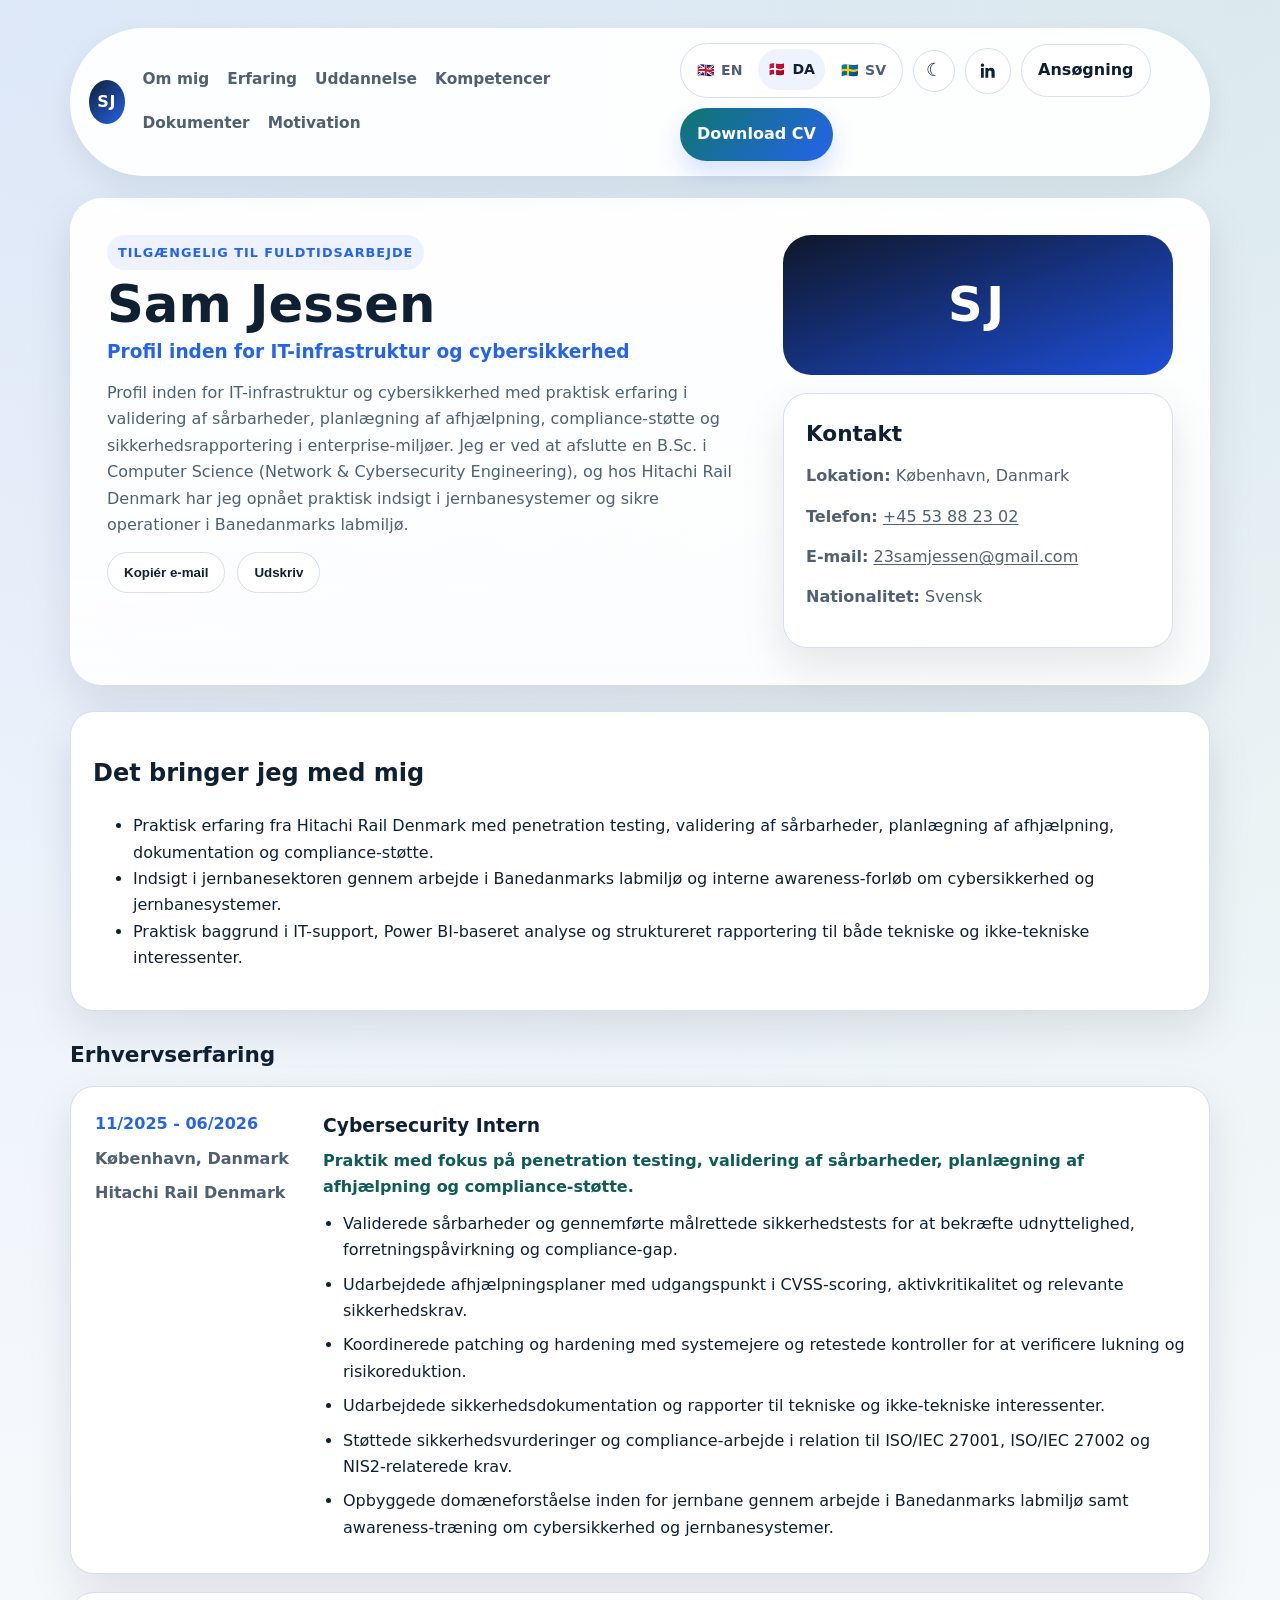
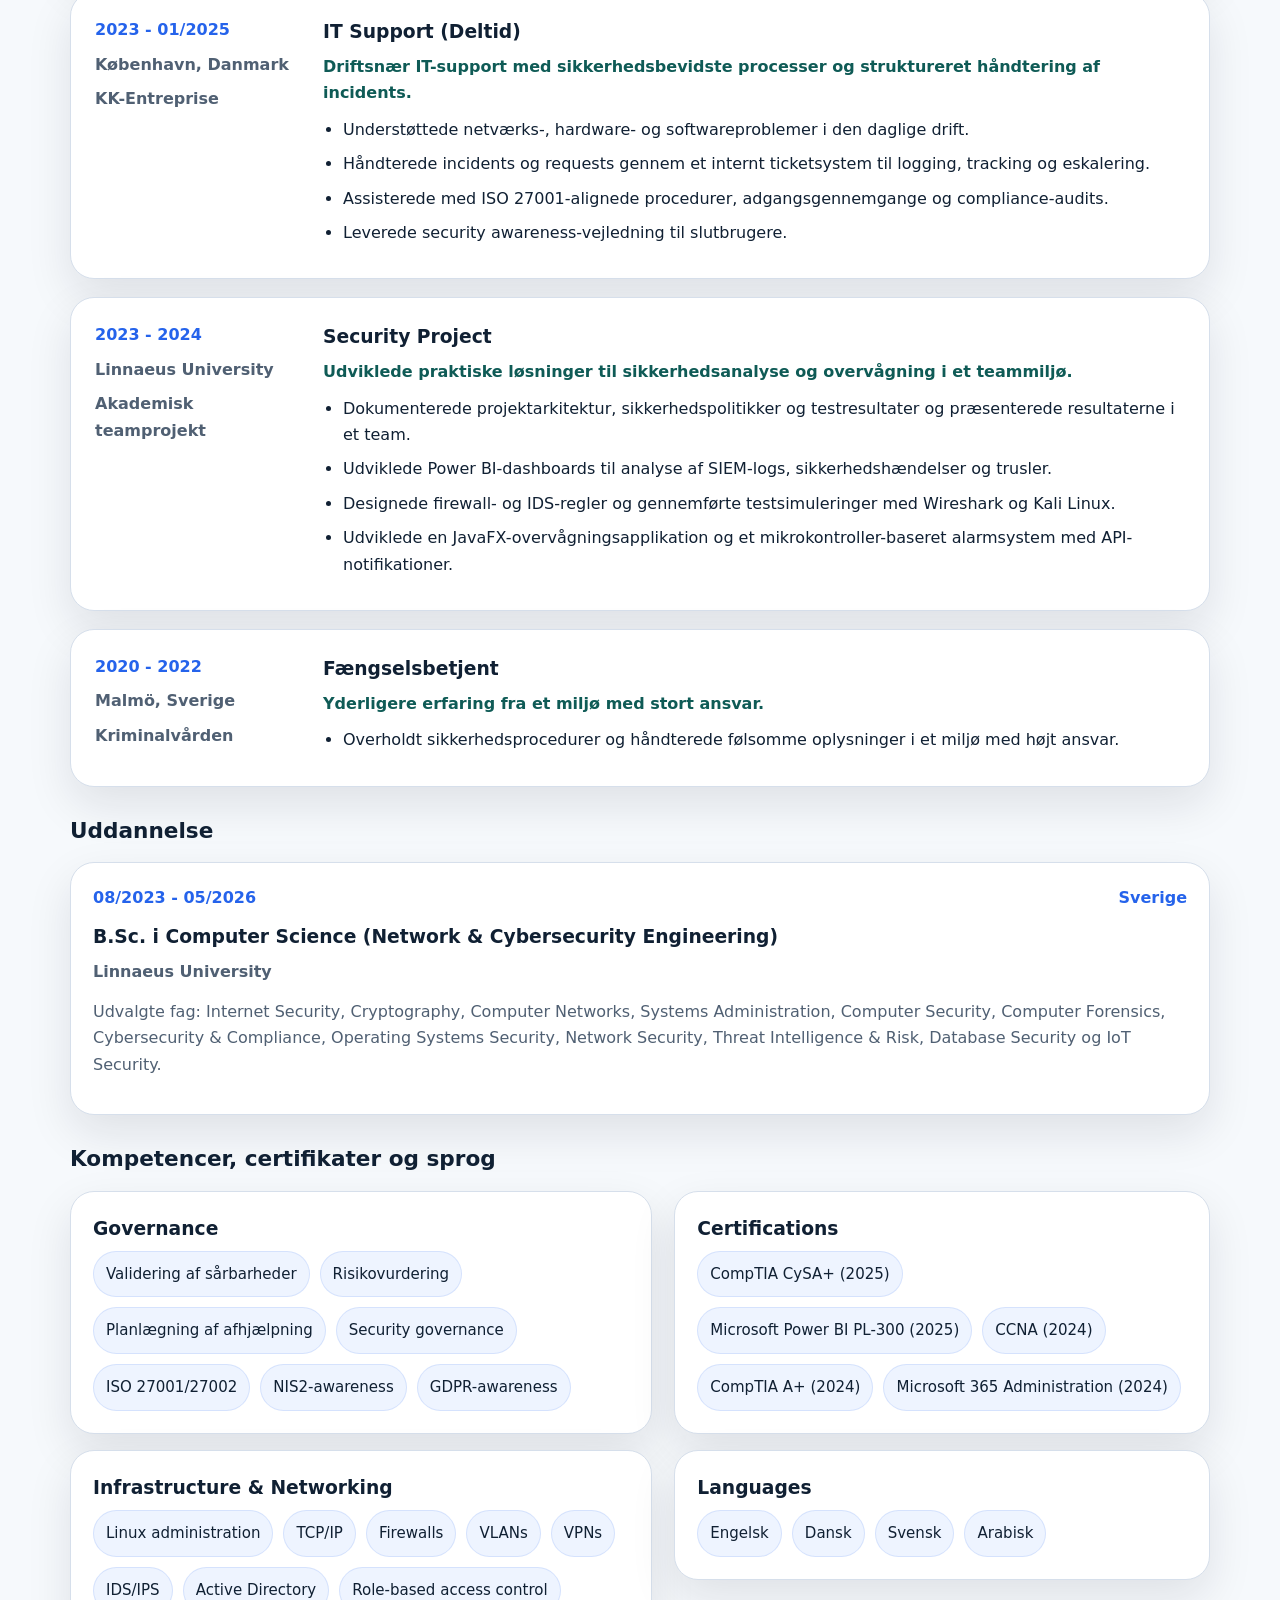
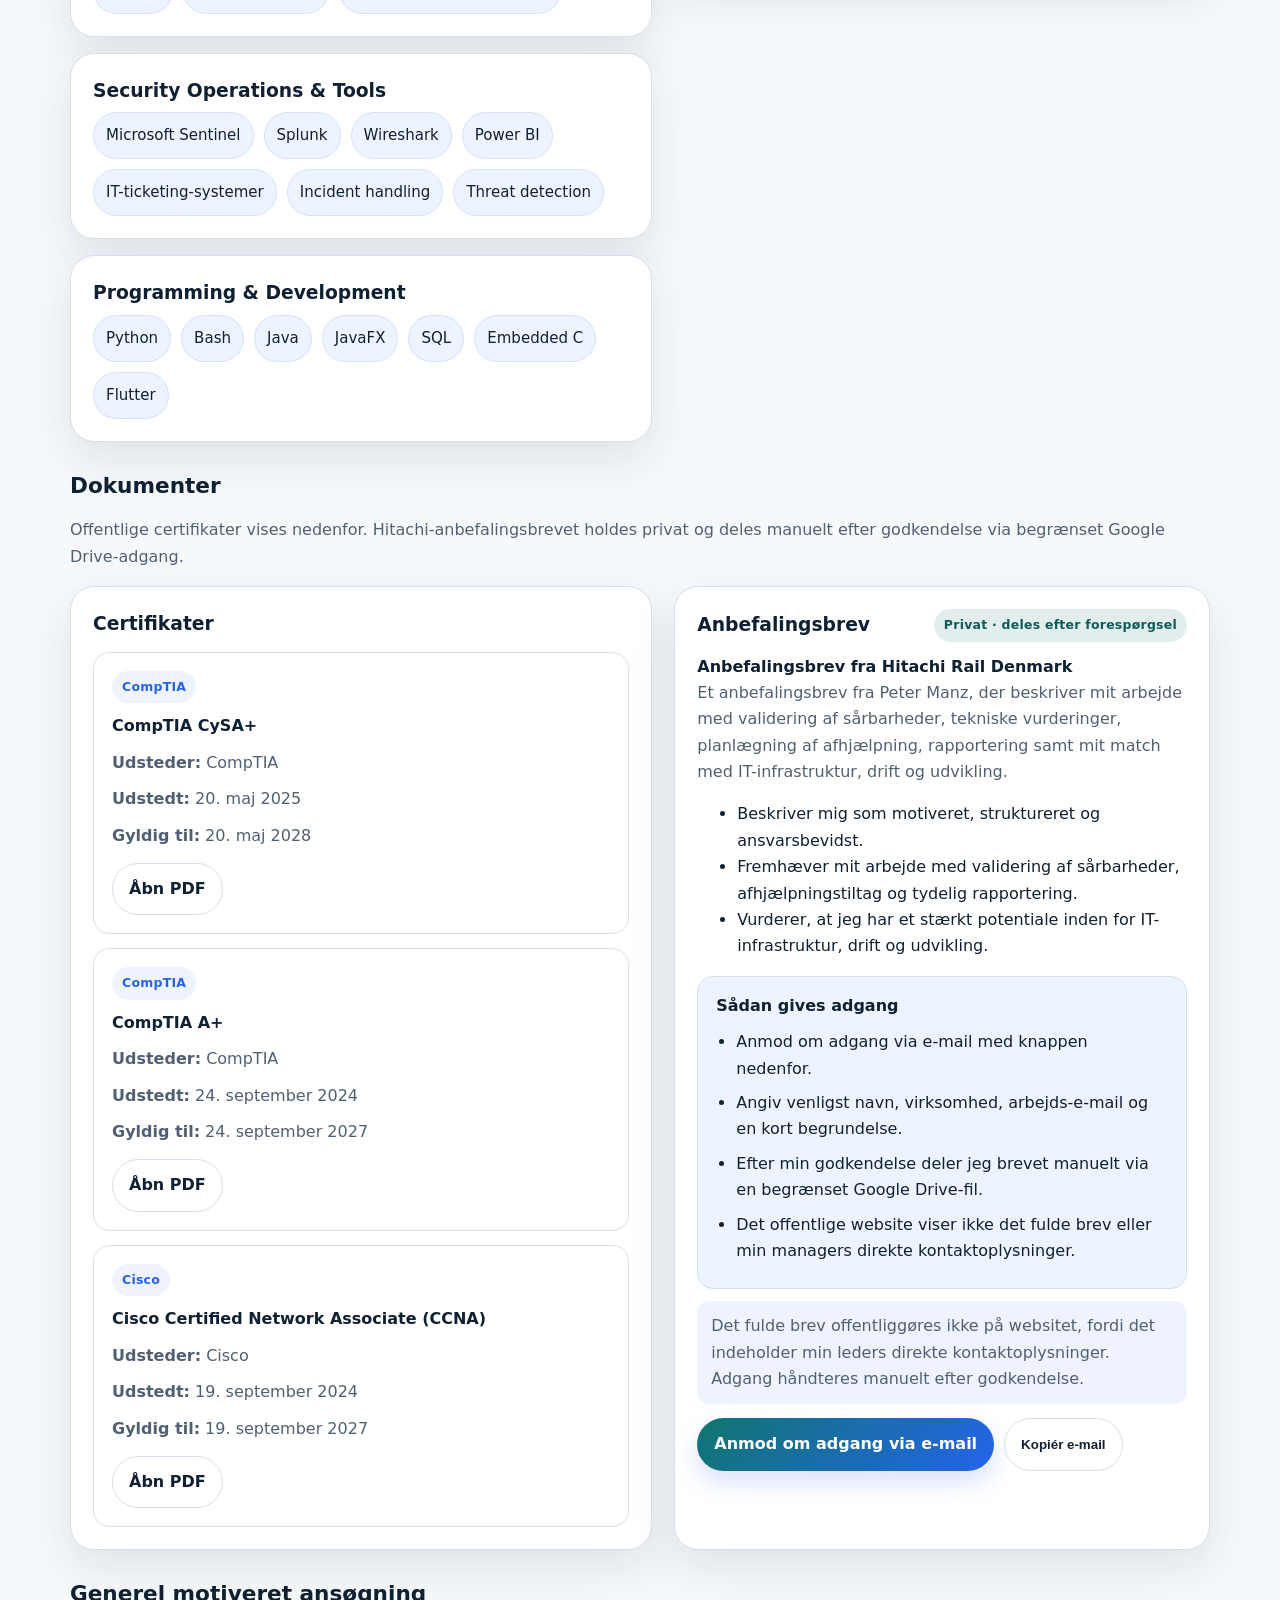
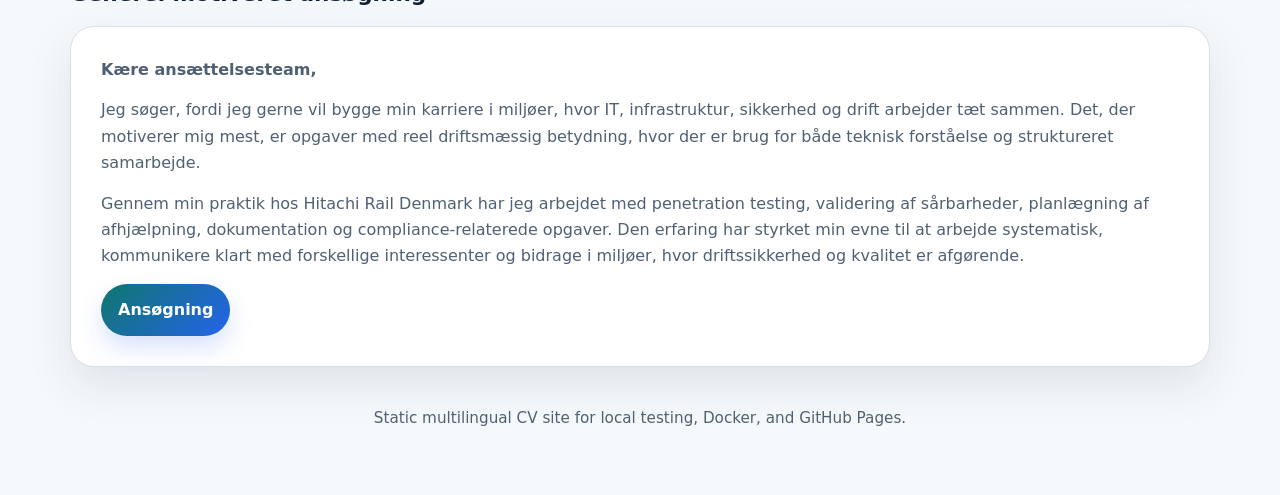
==== da/index.html @ 249eb00b "Upload final clean CV project with LinkedIn and no thesis badge" ====
<!DOCTYPE html>
<html lang="da">
<head>
  <meta charset="UTF-8" />
  <meta name="viewport" content="width=device-width, initial-scale=1.0" />
  <meta name="description" content="Online CV for Sam Jessen – profil inden for IT-infrastruktur og cybersikkerhed." />
  <title>Sam Jessen | Online CV</title>
  <link rel="icon" href="../assets/favicon.svg" type="image/svg+xml" />
  <link rel="stylesheet" href="../src/css/main.css" />
  <link rel="alternate" hreflang="en" href="../index.html" />
  <link rel="alternate" hreflang="da" href="./index.html" />
  <link rel="alternate" hreflang="sv" href="../sv/index.html" />
  <link rel="alternate" hreflang="x-default" href="../index.html" />
  <script type="application/ld+json">{"@context":"https://schema.org","@type":"Person","name":"Sam Jessen","jobTitle":"Profil inden for IT-infrastruktur og cybersikkerhed","email":"mailto:23samjessen@gmail.com","telephone":"+45 53 88 23 02","address":{"@type":"PostalAddress","addressLocality":"København, Danmark","addressCountry":"DK"},"url":"../index.html"}</script>
</head>
<body data-letter-href="./motivation-letter.html">
  <div class="site-shell">
    <header class="topbar">
      <a class="brand" href="./index.html">SJ</a>
      <nav class="nav" aria-label="Primary navigation">
        <a href="#about">Om mig</a>
        <a href="#experience">Erfaring</a>
        <a href="#education">Uddannelse</a>
        <a href="#skills">Kompetencer</a>
        <a href="#documents">Dokumenter</a>
        <a href="#motivation">Motivation</a>
      </nav>

      <div class="topbar-actions">
        <div class="lang-switcher" aria-label="Language switcher">
          <a class="lang-link" data-lang="en" href="../index.html"><span aria-hidden="true">🇬🇧</span><span>EN</span></a>
          <a class="lang-link is-active" data-lang="da" href="./index.html"><span aria-hidden="true">🇩🇰</span><span>DA</span></a>
          <a class="lang-link" data-lang="sv" href="../sv/index.html"><span aria-hidden="true">🇸🇪</span><span>SV</span></a>
        </div>
        <button class="theme-toggle" type="button" aria-label="Tema">☾</button>
        <a
          class="linkedin-link"
          href="https://www.linkedin.com/in/samjessen-a-938572b4/"
          target="_blank"
          rel="noopener noreferrer"
          aria-label="LinkedIn profile"
          title="LinkedIn"
        >
          <svg viewBox="0 0 24 24" aria-hidden="true">
            <path d="M6.94 8.5H3.56V20h3.38V8.5zM5.25 3A2.01 2.01 0 0 0 3.24 5.01 2 2 0 0 0 5.22 7a2.01 2.01 0 1 0 .03-4zM20 13.08c0-3.47-1.85-5.08-4.32-5.08-1.99 0-2.88 1.09-3.38 1.86V8.5H8.94c.04.9 0 11.5 0 11.5h3.36v-6.42c0-.34.02-.68.12-.92.27-.68.88-1.38 1.9-1.38 1.34 0 1.88 1.02 1.88 2.52V20H20v-6.92z"/>
          </svg>
        </a>
        <a class="btn btn-secondary" href="./motivation-letter.html">Ansøgning</a>
        <a class="btn btn-primary" href="../assets/sam-jessen-cv.pdf" download>Download CV</a>
      </div>
    </header>

    <main id="app" data-page="cv"></main>

    <footer class="footer">
      <p>Static multilingual CV site for local testing, Docker, and GitHub Pages.</p>
    </footer>
  </div>

  <script type="module" src="../src/js/app.js"></script>
  <!-- Cloudflare Web Analytics -->
  <script defer src="https://static.cloudflareinsights.com/beacon.min.js" data-cf-beacon='{"token": "83ba0d1129184ee4b13054f40157b5ac"}'></script>
</body>
</html>
---- src/css/main.css ----
:root {
  --bg: #f6f9fc;
  --surface: rgba(255,255,255,0.92);
  --surface-solid: #ffffff;
  --surface-alt: #eef4ff;
  --ink: #102033;
  --muted: #506073;
  --line: #d6dfeb;
  --primary: #0f766e;
  --primary-dark: #0f5b56;
  --accent: #2563eb;
  --accent-soft: rgba(37, 99, 235, 0.08);
  --shadow: 0 18px 45px rgba(15, 23, 42, 0.10);
  --radius-lg: 24px;
  --radius-md: 16px;
  --radius-sm: 12px;
  --max-width: 1180px;
}

html[data-theme="dark"] {
  --bg: #07111f;
  --surface: rgba(12, 22, 37, 0.92);
  --surface-solid: #0d1a2b;
  --surface-alt: #102641;
  --ink: #e8f0fb;
  --muted: #9cb0c8;
  --line: rgba(255,255,255,0.08);
  --accent-soft: rgba(37, 99, 235, 0.16);
  --shadow: 0 18px 45px rgba(0, 0, 0, 0.28);
}

* { box-sizing: border-box; }
html { scroll-behavior: smooth; }
body {
  margin: 0;
  font-family: Inter, ui-sans-serif, system-ui, -apple-system, BlinkMacSystemFont, "Segoe UI", sans-serif;
  color: var(--ink);
  background:
    radial-gradient(circle at top left, rgba(37, 99, 235, 0.10), transparent 28%),
    radial-gradient(circle at top right, rgba(15, 118, 110, 0.10), transparent 28%),
    var(--bg);
  line-height: 1.65;
}
img { max-width: 100%; }
a { color: inherit; text-underline-offset: 0.12em; }

.site-shell {
  max-width: var(--max-width);
  margin: 0 auto;
  padding: 28px 20px 48px;
}

.topbar {
  position: sticky;
  top: 14px;
  z-index: 20;
  display: flex;
  align-items: center;
  justify-content: space-between;
  gap: 18px;
  padding: 14px 18px;
  margin-bottom: 22px;
  border: 1px solid rgba(255,255,255,0.55);
  border-radius: 999px;
  background: var(--surface);
  backdrop-filter: blur(16px);
  box-shadow: 0 12px 30px rgba(15, 23, 42, 0.07);
}

.brand {
  display: inline-flex;
  align-items: center;
  justify-content: center;
  width: 44px;
  height: 44px;
  border-radius: 50%;
  background: linear-gradient(135deg, var(--ink), var(--accent));
  color: white;
  text-decoration: none;
  font-weight: 800;
  letter-spacing: 0.04em;
}

.nav {
  display: flex;
  align-items: center;
  gap: 18px;
  flex-wrap: wrap;
}
.nav a {
  text-decoration: none;
  color: var(--muted);
  font-weight: 700;
  font-size: 0.96rem;
}

.topbar-actions {
  display: flex;
  align-items: center;
  gap: 10px;
  flex-wrap: wrap;
}

.lang-switcher {
  display: inline-flex;
  align-items: center;
  gap: 6px;
  padding: 6px;
  border-radius: 999px;
  background: var(--surface-solid);
  border: 1px solid var(--line);
}

.lang-link {
  display: inline-flex;
  align-items: center;
  gap: 6px;
  padding: 9px 10px;
  border-radius: 999px;
  text-decoration: none;
  font-weight: 700;
  font-size: 0.88rem;
  color: var(--muted);
  transition: background 0.2s ease, color 0.2s ease, transform 0.2s ease;
}

.lang-link:hover,
.lang-link.is-active {
  background: var(--accent-soft);
  color: var(--ink);
  transform: translateY(-1px);
}

.theme-toggle {
  display: inline-flex;
  align-items: center;
  justify-content: center;
  width: 42px;
  height: 42px;
  border: 1px solid var(--line);
  border-radius: 999px;
  background: var(--surface-solid);
  color: var(--ink);
  cursor: pointer;
  font-size: 1.1rem;
}

.linkedin-link {
  display: inline-flex;
  align-items: center;
  justify-content: center;
  width: 46px;
  height: 46px;
  border-radius: 999px;
  border: 1px solid var(--line);
  background: var(--surface-solid);
  color: var(--ink);
  text-decoration: none;
  transition: transform 0.18s ease, box-shadow 0.18s ease, background 0.18s ease;
}

.linkedin-link:hover {
  transform: translateY(-1px);
  box-shadow: 0 10px 20px rgba(15, 23, 42, 0.12);
}

.linkedin-link svg {
  width: 20px;
  height: 20px;
  fill: currentColor;
}

.btn {
  display: inline-flex;
  align-items: center;
  justify-content: center;
  padding: 12px 16px;
  border-radius: 999px;
  text-decoration: none;
  font-weight: 800;
  border: 1px solid transparent;
  background: transparent;
  color: inherit;
  transition: transform 0.18s ease, box-shadow 0.18s ease, background 0.18s ease;
  cursor: pointer;
}

.btn:hover { transform: translateY(-1px); }

.btn-primary {
  background: linear-gradient(135deg, var(--primary), var(--accent));
  color: white;
  box-shadow: 0 12px 24px rgba(37, 99, 235, 0.18);
}

.btn-secondary {
  background: var(--surface-solid);
  color: var(--ink);
  border-color: var(--line);
}

.hero {
  display: grid;
  grid-template-columns: 1.5fr 0.9fr;
  gap: 26px;
  padding: 36px;
  border-radius: 32px;
  background: linear-gradient(180deg, rgba(255,255,255,0.96), rgba(255,255,255,0.88));
  box-shadow: var(--shadow);
  border: 1px solid rgba(255,255,255,0.52);
}
html[data-theme="dark"] .hero {
  background: linear-gradient(180deg, rgba(11, 20, 34, 0.97), rgba(13, 24, 40, 0.92));
  border-color: var(--line);
}

.hero-copy h1,
.letter-page h1 {
  margin: 8px 0 6px;
  font-size: clamp(2.4rem, 4vw, 4rem);
  line-height: 1.05;
}

.hero-title {
  margin: 0 0 12px;
  font-size: 1.16rem;
  font-weight: 800;
  color: var(--accent);
}

.hero-summary,
.info-card p,
.letter-card p,
.contact-card p {
  margin: 0 0 14px;
  color: var(--muted);
}

.eyebrow {
  display: inline-flex;
  align-items: center;
  gap: 8px;
  padding: 7px 11px;
  border-radius: 999px;
  background: var(--accent-soft);
  color: var(--accent);
  font-weight: 800;
  font-size: 0.8rem;
  text-transform: uppercase;
  letter-spacing: 0.08em;
}

.availability-badge {
  display: inline-flex;
  padding: 12px 16px;
  margin: 8px 0 18px;
  border-radius: var(--radius-sm);
  background: rgba(15, 118, 110, 0.10);
  color: var(--primary-dark);
  font-weight: 800;
}
html[data-theme="dark"] .availability-badge {
  background: rgba(15, 118, 110, 0.18);
  color: #b9f5e7;
}

.hero-actions, .letter-actions {
  display: flex;
  gap: 12px;
  flex-wrap: wrap;
}

.hero-panel {
  display: grid;
  gap: 18px;
}

.avatar {
  display: grid;
  place-items: center;
  min-height: 140px;
  border-radius: 28px;
  background: linear-gradient(160deg, #0f172a, #1d4ed8);
  color: white;
  font-size: 3rem;
  font-weight: 800;
  letter-spacing: 0.08em;
}

.contact-card,
.info-card,
.timeline-card,
.mini-card,
.letter-card,
.not-found {
  background: var(--surface-solid);
  border: 1px solid var(--line);
  border-radius: var(--radius-lg);
  box-shadow: var(--shadow);
}
.contact-card, .info-card, .mini-card, .letter-card, .not-found { padding: 22px; }

.section-heading h2, .contact-card h2 {
  margin: 0 0 12px;
  font-size: 1.35rem;
}

.content-section { margin-top: 26px; }
.section-heading { margin-bottom: 14px; }

.strength-list,
.timeline-card ul {
  padding-left: 20px;
  margin: 0;
}
.strength-list li,
.timeline-card li { margin-bottom: 8px; }

.timeline {
  display: grid;
  gap: 18px;
}
.timeline-card {
  display: grid;
  grid-template-columns: 210px 1fr;
  gap: 18px;
  padding: 24px;
}
.timeline-meta {
  display: flex;
  flex-direction: column;
  gap: 8px;
  font-weight: 700;
  color: var(--ink);
}
.timeline-period { color: var(--accent); }
.timeline-location,
.muted,
.timeline-company { color: var(--muted); }
.timeline-card h3,
.info-card h3,
.mini-card h3 { margin: 0 0 6px; }
.timeline-highlight {
  margin: 0 0 10px;
  color: var(--primary-dark);
  font-weight: 800;
}
html[data-theme="dark"] .timeline-highlight { color: #9bd6cf; }

.split-grid {
  display: grid;
  grid-template-columns: 1fr 0.92fr;
  gap: 22px;
}
.align-start { align-items: start; }
.card-grid, .mini-grid { display: grid; gap: 16px; }
.mini-grid { grid-template-columns: repeat(auto-fit, minmax(220px, 1fr)); }

.info-topline {
  display: flex;
  justify-content: space-between;
  gap: 14px;
  margin-bottom: 10px;
  color: var(--accent);
  font-weight: 700;
}
.strong { font-weight: 700; }

.tag-list,
.languages-grid,
.certifications-grid {
  display: flex;
  gap: 10px;
  flex-wrap: wrap;
}

.tag,
.language-chip {
  display: inline-flex;
  align-items: center;
  gap: 8px;
  padding: 10px 12px;
  border-radius: 999px;
  background: var(--surface-alt);
  color: var(--ink);
  border: 1px solid rgba(37, 99, 235, 0.12);
  font-size: 0.94rem;
}
html[data-theme="dark"] .tag,
html[data-theme="dark"] .language-chip {
  background: #112540;
  border-color: rgba(96, 165, 250, 0.16);
}

.letter-page {
  max-width: 860px;
  margin: 0 auto;
}
.letter-card { padding: 30px; }
.letter-signoff { margin-top: 28px; white-space: pre-line; }

.footer {
  padding: 24px 12px 0;
  text-align: center;
  color: var(--muted);
  font-size: 0.95rem;
}

.copy-tip {
  position: fixed;
  left: 50%;
  bottom: 20px;
  transform: translateX(-50%);
  background: rgba(15, 23, 42, 0.95);
  color: #fff;
  padding: 10px 14px;
  border-radius: 999px;
  font-size: 0.9rem;
  box-shadow: 0 10px 25px rgba(0,0,0,0.25);
}

@media (max-width: 1080px) {
  .topbar {
    border-radius: 28px;
    align-items: flex-start;
    flex-direction: column;
  }
}

@media (max-width: 980px) {
  .hero,
  .split-grid,
  .timeline-card {
    grid-template-columns: 1fr;
  }
  .site-shell { padding-inline: 14px; }
}

@media (max-width: 720px) {
  .hero { padding: 24px; }
  .nav,
  .topbar-actions,
  .hero-actions,
  .letter-actions,
  .lang-switcher {
    width: 100%;
  }
  .nav a,
  .topbar-actions .btn,
  .hero-actions .btn,
  .letter-actions .btn,
  .lang-link,
  .theme-toggle,
  .linkedin-link {
    flex: 1 1 auto;
    justify-content: center;
  }
  .lang-switcher {
    justify-content: stretch;
  }
}

@media print {
  .topbar,
  .footer,
  .hero-actions,
  .letter-actions,
  .theme-toggle,
  .lang-switcher,
  .linkedin-link {
    display: none !important;
  }
  body { background: white; }
  .site-shell { max-width: none; padding: 0; }
  .hero,
  .contact-card,
  .info-card,
  .timeline-card,
  .mini-card,
  .letter-card {
    box-shadow: none;
    border-color: #d1d5db;
  }
}

.section-intro {
  margin: 0 0 16px;
  color: var(--muted);
}

.documents-layout {
  align-items: stretch;
}

.document-collection-card,
.recommendation-card {
  height: 100%;
}

.document-section-head {
  display: flex;
  align-items: center;
  justify-content: space-between;
  gap: 10px;
  margin-bottom: 12px;
}

.document-section-head h3,
.document-card h4,
.recommendation-title {
  margin: 0;
}

.document-grid {
  display: grid;
  gap: 14px;
}

.document-card {
  padding: 18px;
  border: 1px solid var(--line);
  border-radius: var(--radius-md);
  background: var(--surface-solid);
}

.document-card-top {
  margin-bottom: 10px;
}

.document-badge,
.private-badge {
  display: inline-flex;
  align-items: center;
  padding: 6px 10px;
  border-radius: 999px;
  font-size: 0.78rem;
  font-weight: 800;
  letter-spacing: 0.02em;
}

.document-badge {
  margin-bottom: 10px;
  background: var(--accent-soft);
  color: var(--accent);
}

.private-badge {
  background: rgba(15, 118, 110, 0.12);
  color: var(--primary-dark);
}

html[data-theme="dark"] .private-badge {
  background: rgba(15, 118, 110, 0.24);
  color: #bef3e7;
}

.document-meta p,
.document-note {
  margin: 0 0 10px;
  color: var(--muted);
}

.document-actions {
  display: flex;
  gap: 10px;
  flex-wrap: wrap;
  margin-top: 14px;
}

.document-note {
  padding: 12px 14px;
  border-radius: var(--radius-sm);
  background: var(--accent-soft);
}


.access-flow-card {
  margin: 16px 0 12px;
  padding: 16px 18px;
  border: 1px solid var(--line);
  border-radius: var(--radius-md);
  background: var(--surface-alt);
}

.access-flow-title {
  margin: 0 0 10px;
  font-size: 1rem;
}

.access-flow-card ul {
  margin: 0;
  padding-left: 20px;
}

.access-flow-card li {
  margin-bottom: 8px;
}
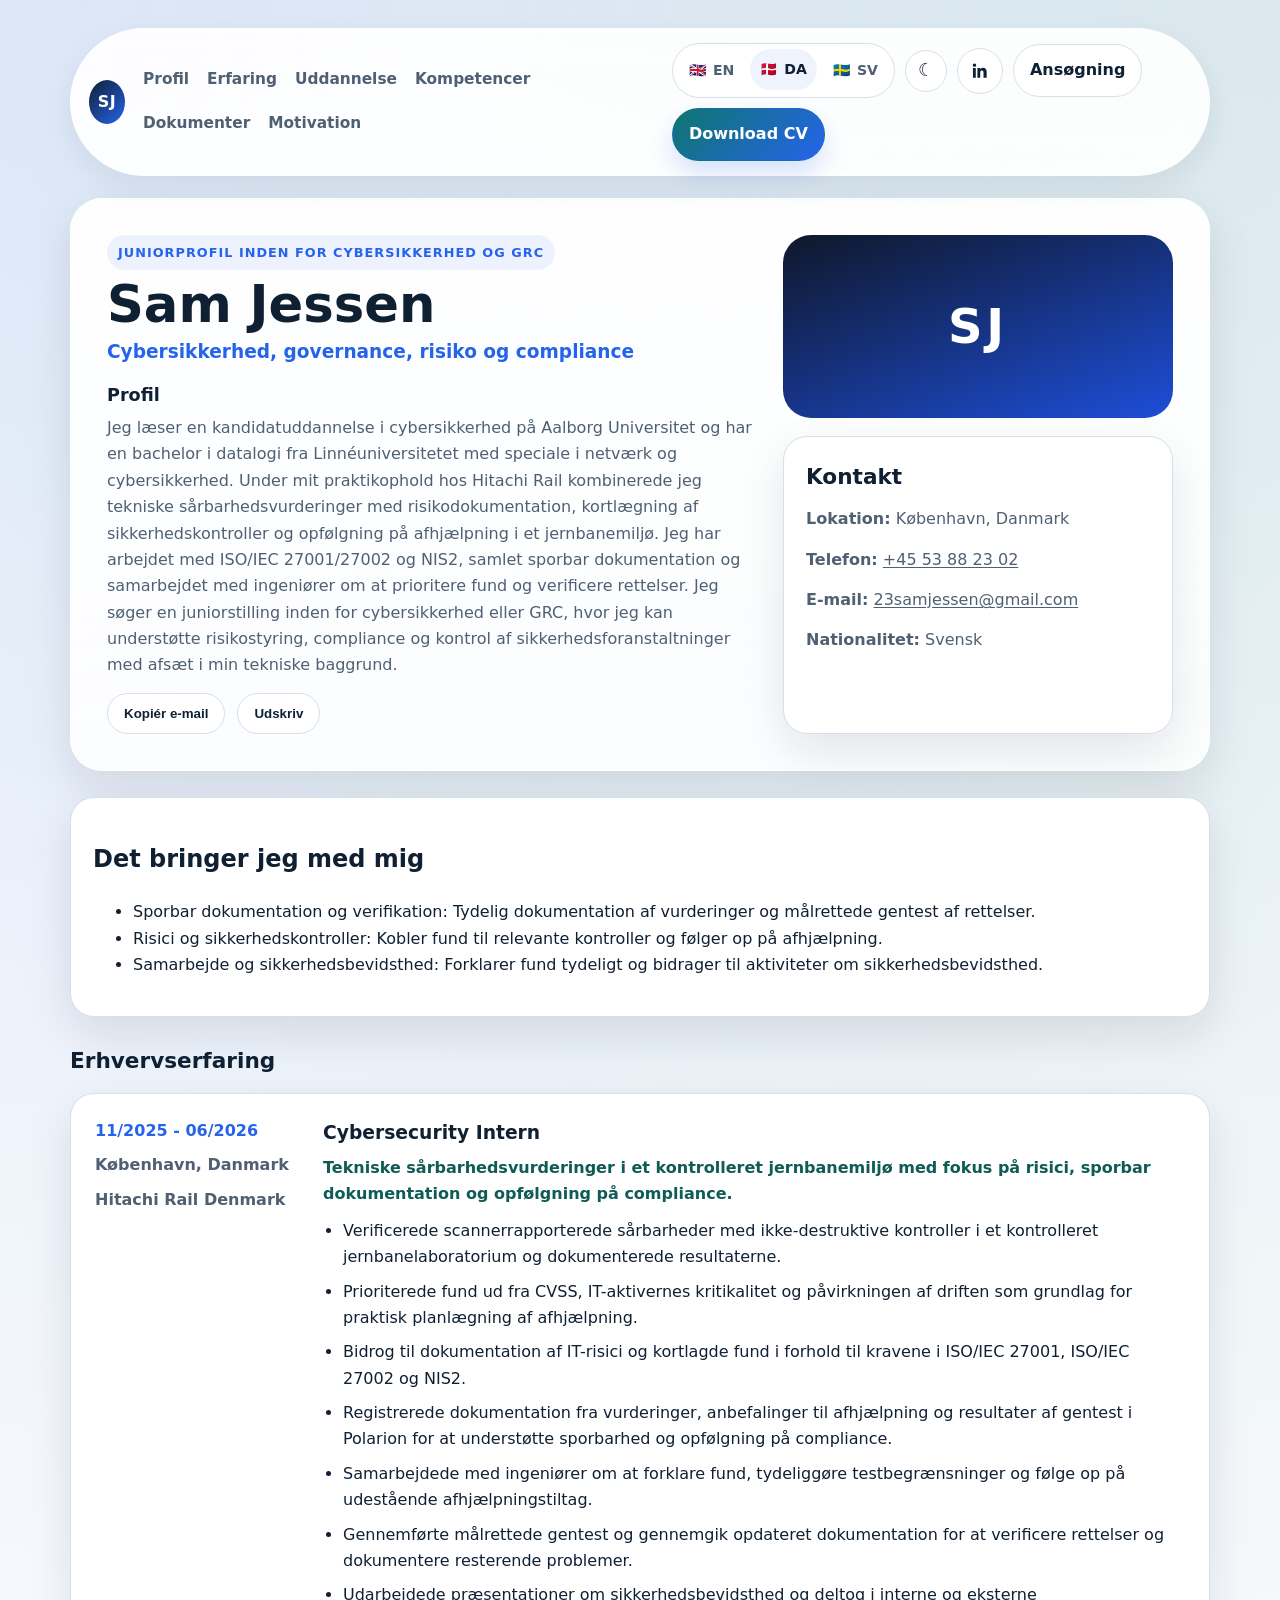
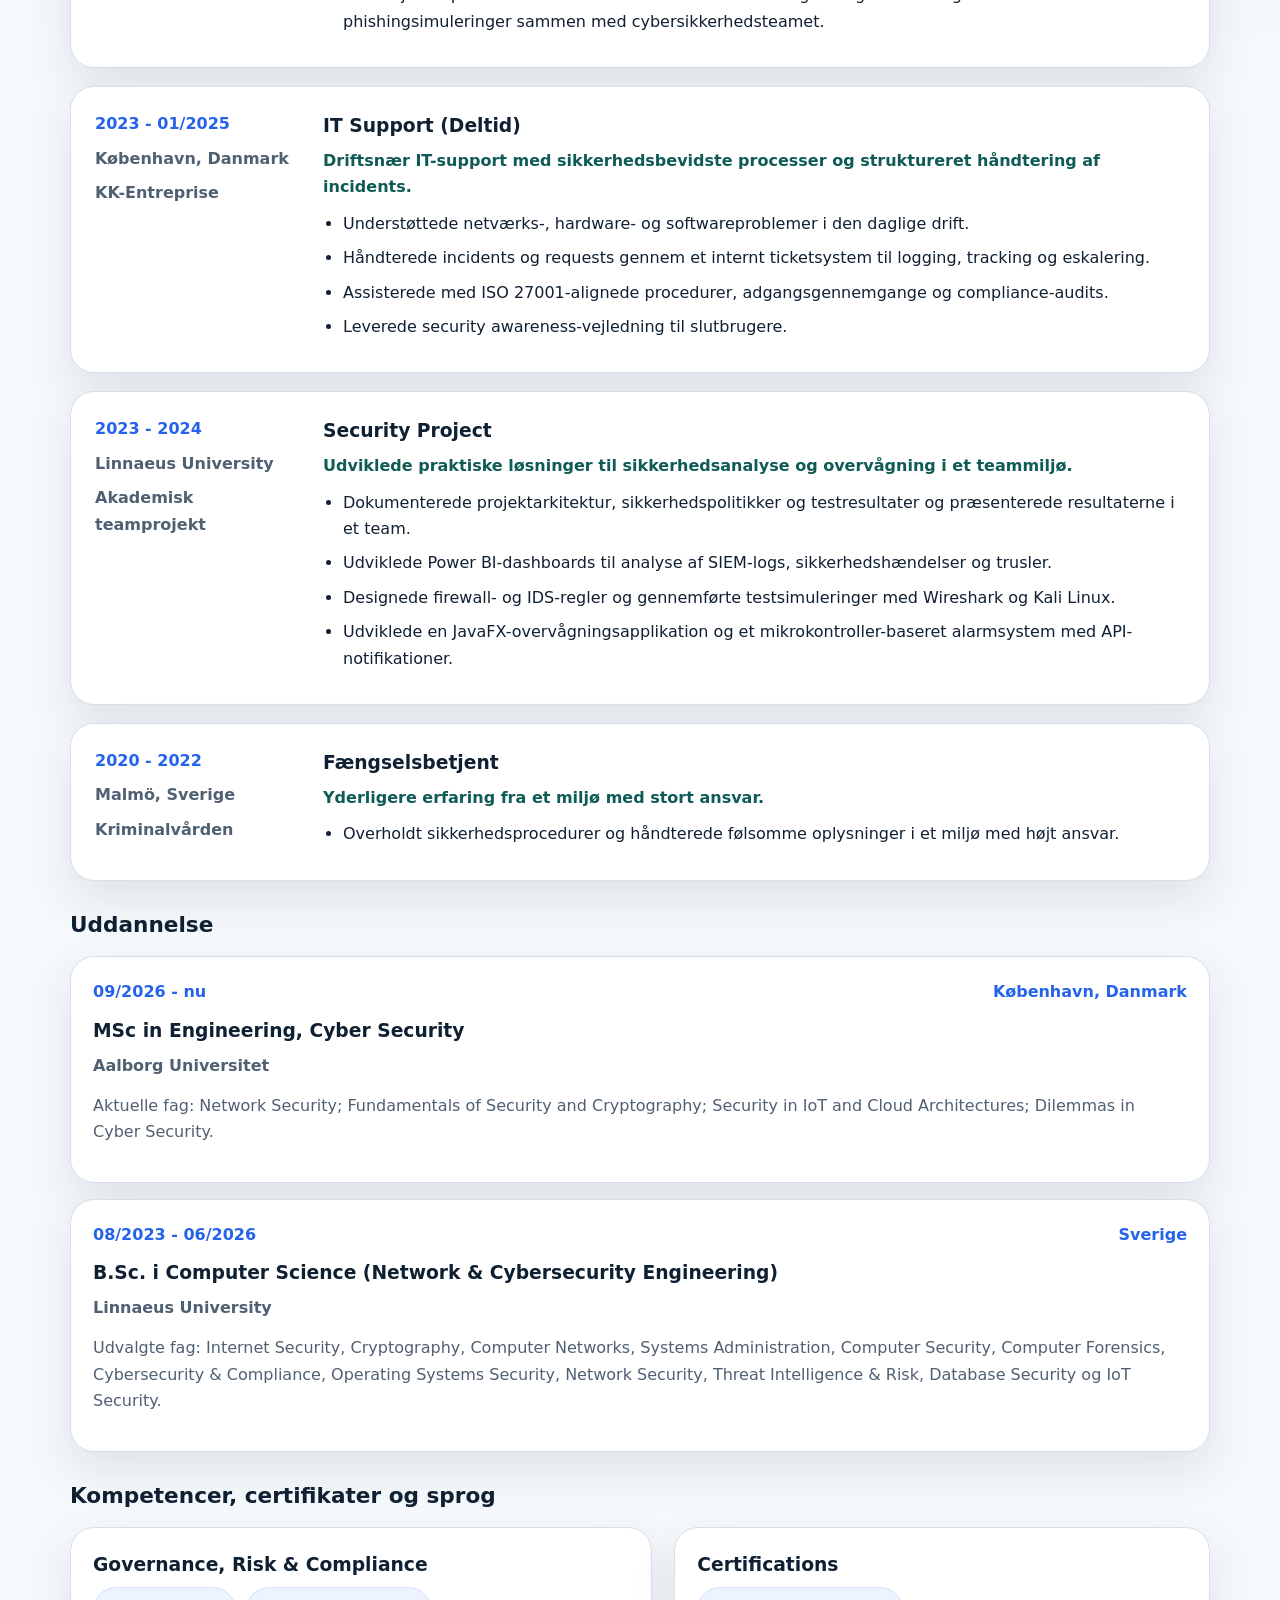
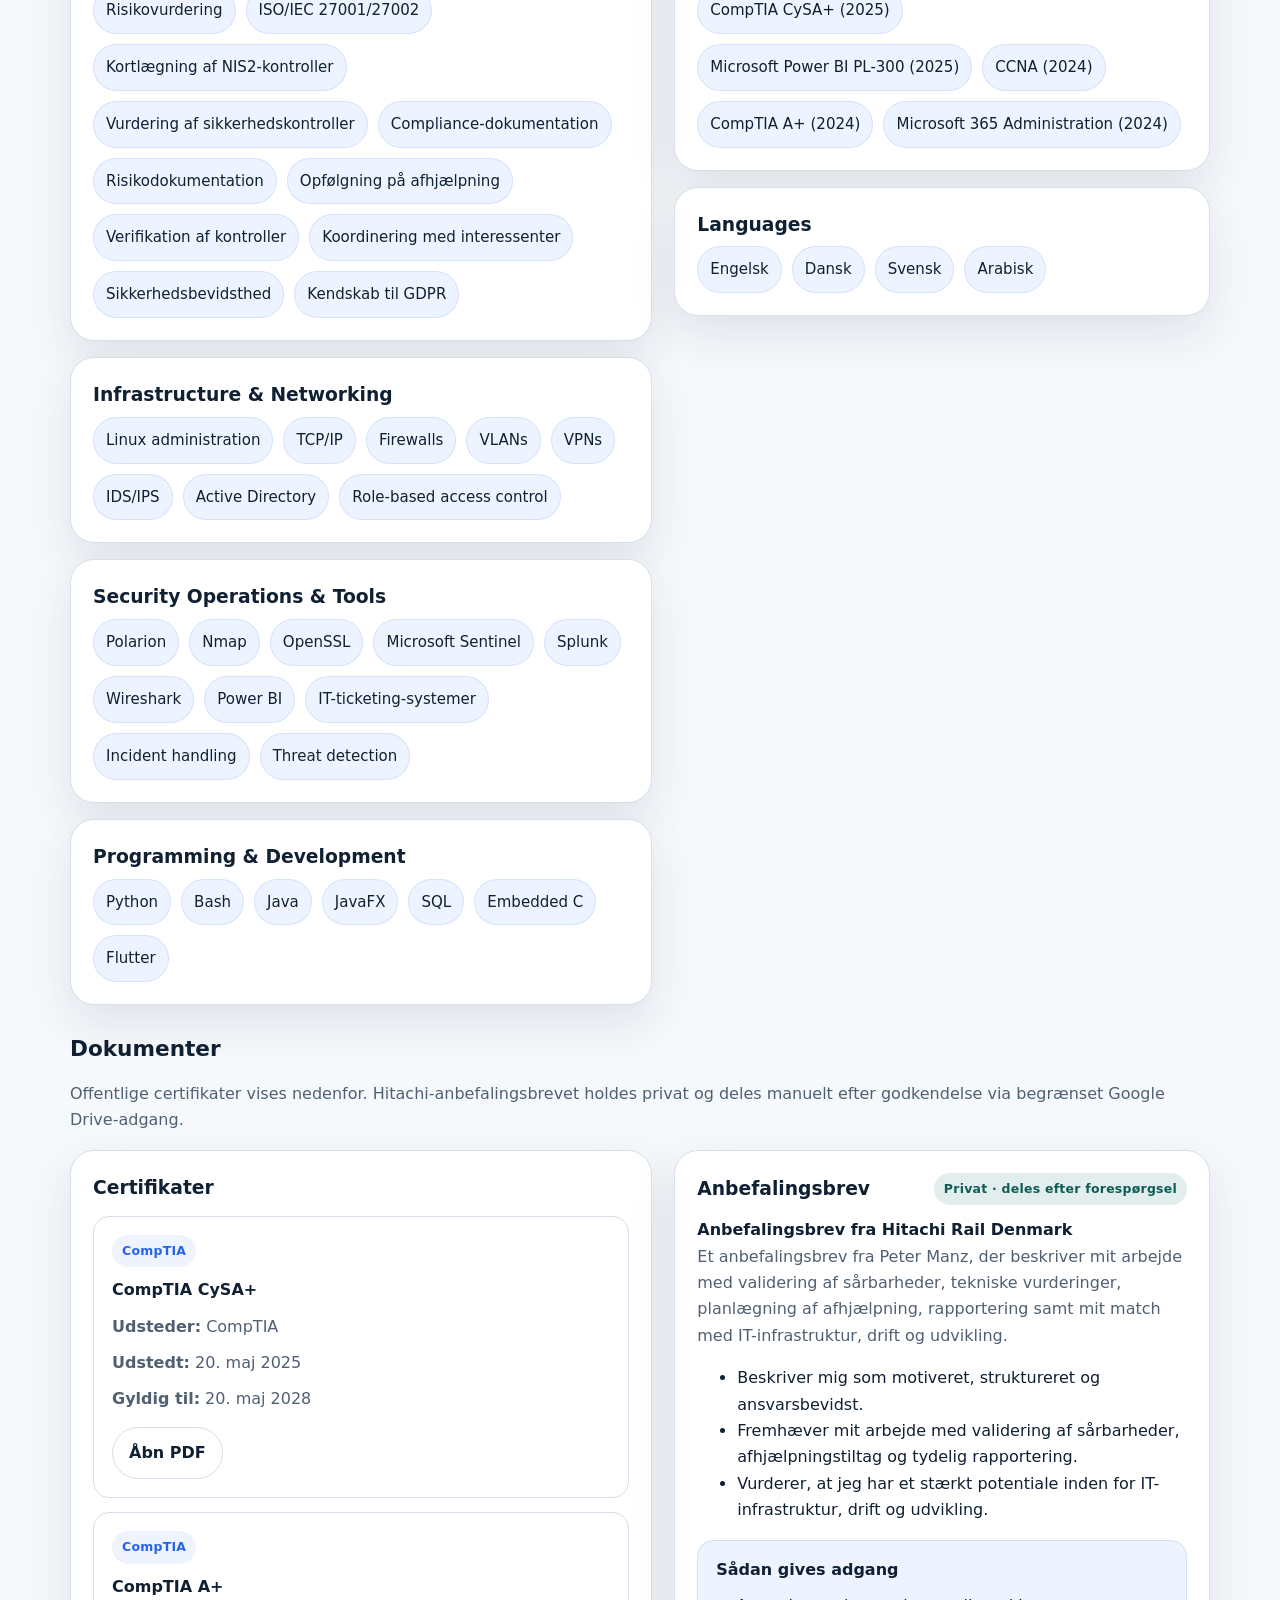
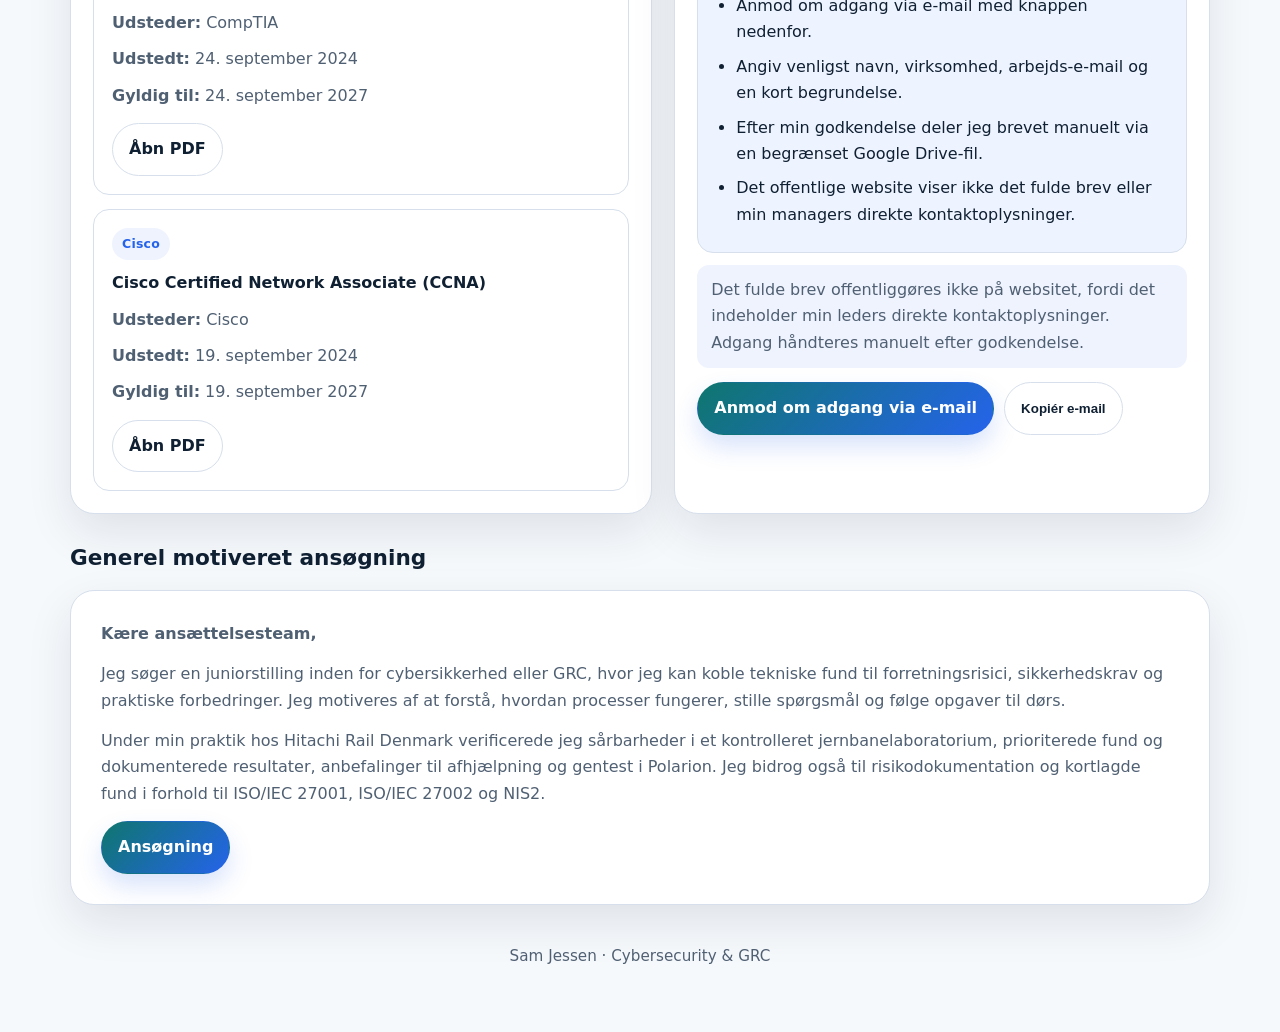
==== commit dd5e8b94: "Update online CV for junior cybersecurity and GRC roles Refresh the English, Danish and Swedish prof" ====
--- a/da/index.html
+++ b/da/index.html
@@ -3,22 +3,22 @@
 <head>
   <meta charset="UTF-8" />
   <meta name="viewport" content="width=device-width, initial-scale=1.0" />
-  <meta name="description" content="Online CV for Sam Jessen – profil inden for IT-infrastruktur og cybersikkerhed." />
-  <title>Sam Jessen | Online CV</title>
+  <meta name="description" content="Sam Jessen — kandidatstuderende i cybersikkerhed med erfaring fra Hitachi Rail inden for sårbarhedsvurdering, risici, compliance og opfølgning på afhjælpning." />
+  <title>Sam Jessen | Cybersecurity &amp; GRC</title>
   <link rel="icon" href="../assets/favicon.svg" type="image/svg+xml" />
   <link rel="stylesheet" href="../src/css/main.css" />
   <link rel="alternate" hreflang="en" href="../index.html" />
   <link rel="alternate" hreflang="da" href="./index.html" />
   <link rel="alternate" hreflang="sv" href="../sv/index.html" />
   <link rel="alternate" hreflang="x-default" href="../index.html" />
-  <script type="application/ld+json">{"@context":"https://schema.org","@type":"Person","name":"Sam Jessen","jobTitle":"Profil inden for IT-infrastruktur og cybersikkerhed","email":"mailto:23samjessen@gmail.com","telephone":"+45 53 88 23 02","address":{"@type":"PostalAddress","addressLocality":"København, Danmark","addressCountry":"DK"},"url":"../index.html"}</script>
+  <script type="application/ld+json">{"@context": "https://schema.org", "@type": "Person", "name": "Sam Jessen", "jobTitle": "Juniorprofil inden for cybersikkerhed og GRC", "email": "mailto:23samjessen@gmail.com", "telephone": "+45 53 88 23 02", "address": {"@type": "PostalAddress", "addressLocality": "København, Danmark", "addressCountry": "DK"}, "url": "../index.html"}</script>
 </head>
 <body data-letter-href="./motivation-letter.html">
   <div class="site-shell">
     <header class="topbar">
       <a class="brand" href="./index.html">SJ</a>
       <nav class="nav" aria-label="Primary navigation">
-        <a href="#about">Om mig</a>
+        <a href="#about">Profil</a>
         <a href="#experience">Erfaring</a>
         <a href="#education">Uddannelse</a>
         <a href="#skills">Kompetencer</a>
@@ -53,7 +53,7 @@
     <main id="app" data-page="cv"></main>
 
     <footer class="footer">
-      <p>Static multilingual CV site for local testing, Docker, and GitHub Pages.</p>
+      <p>Sam Jessen · Cybersecurity &amp; GRC</p>
     </footer>
   </div>
 
@@ -62,3 +62,4 @@
   <script defer src="https://static.cloudflareinsights.com/beacon.min.js" data-cf-beacon='{"token": "83ba0d1129184ee4b13054f40157b5ac"}'></script>
 </body>
 </html>
+
--- a/src/css/main.css
+++ b/src/css/main.css
@@ -227,6 +227,12 @@
   font-size: 1.16rem;
   font-weight: 800;
   color: var(--accent);
+}
+
+.profile-heading {
+  margin: 16px 0 8px;
+  font-size: 1.1rem;
+  line-height: 1.3;
 }
 
 .hero-summary,
@@ -596,3 +602,4 @@
 .access-flow-card li {
   margin-bottom: 8px;
 }
+
